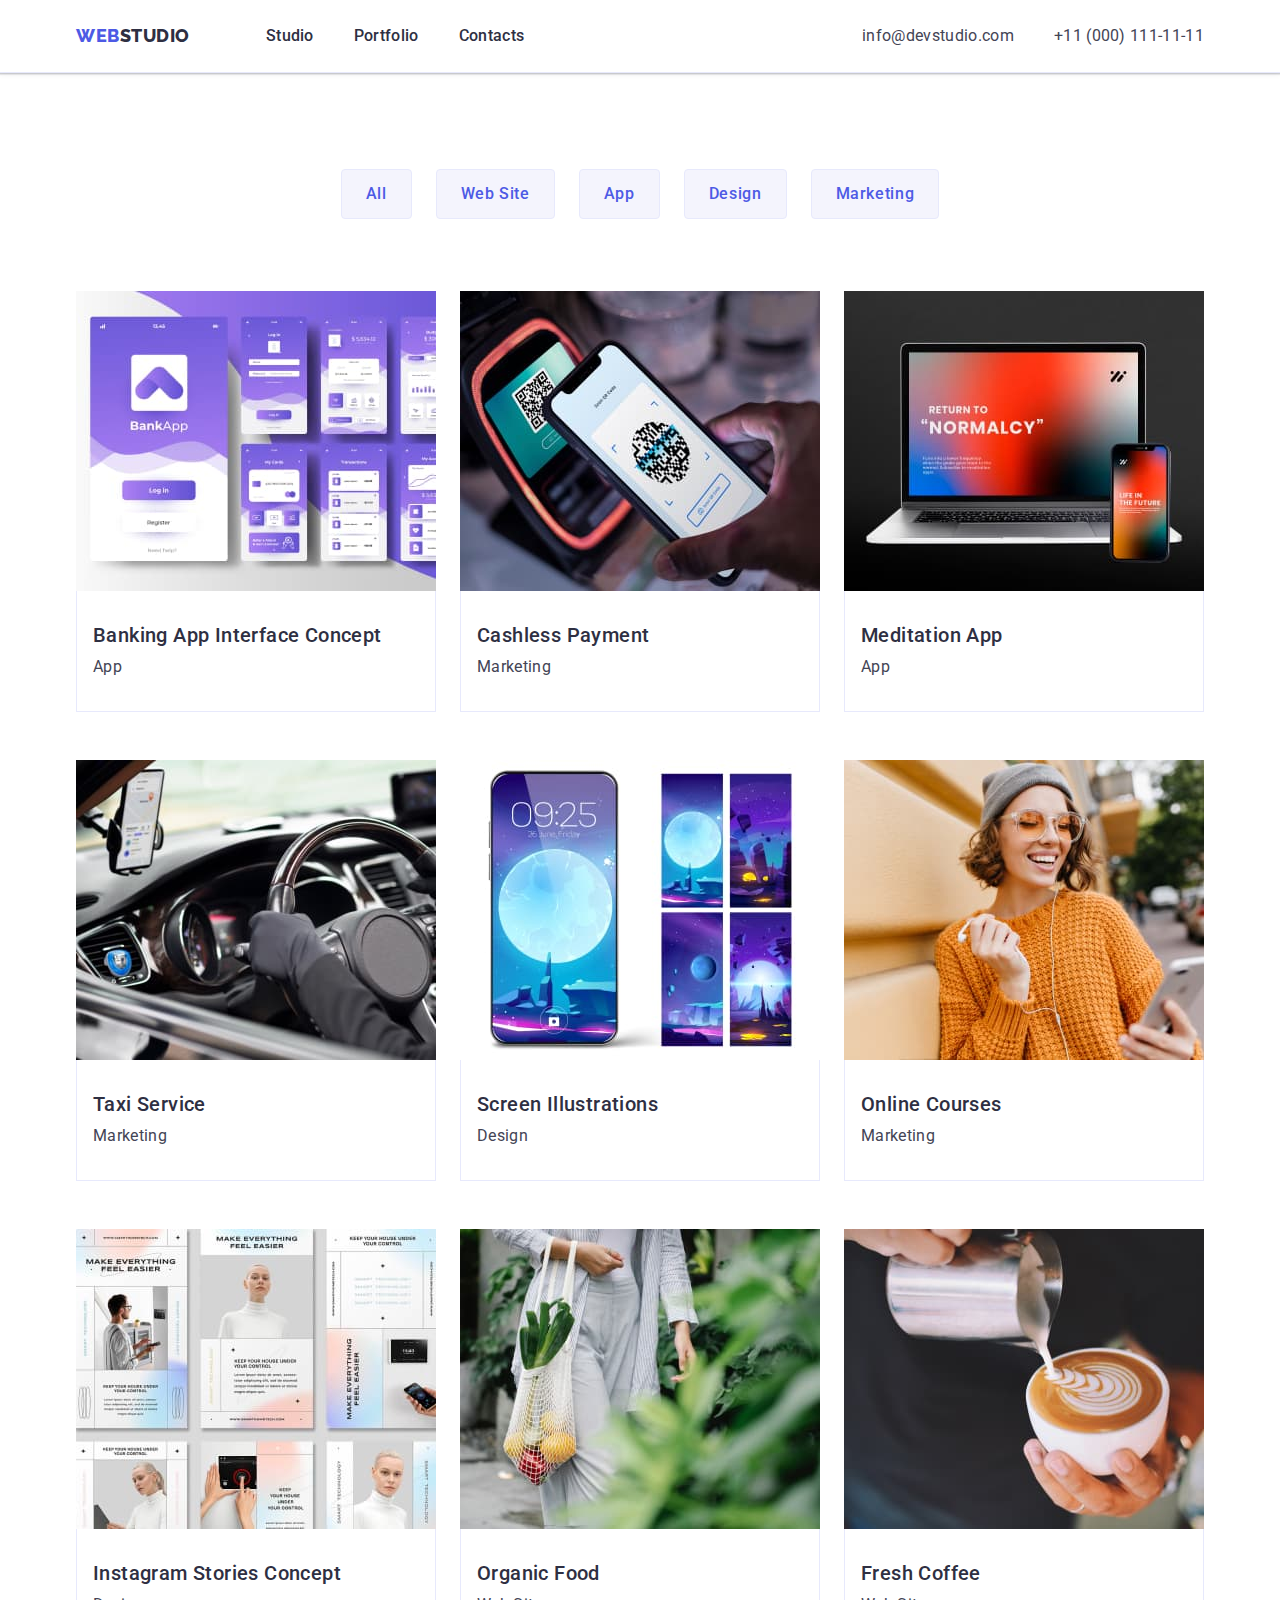
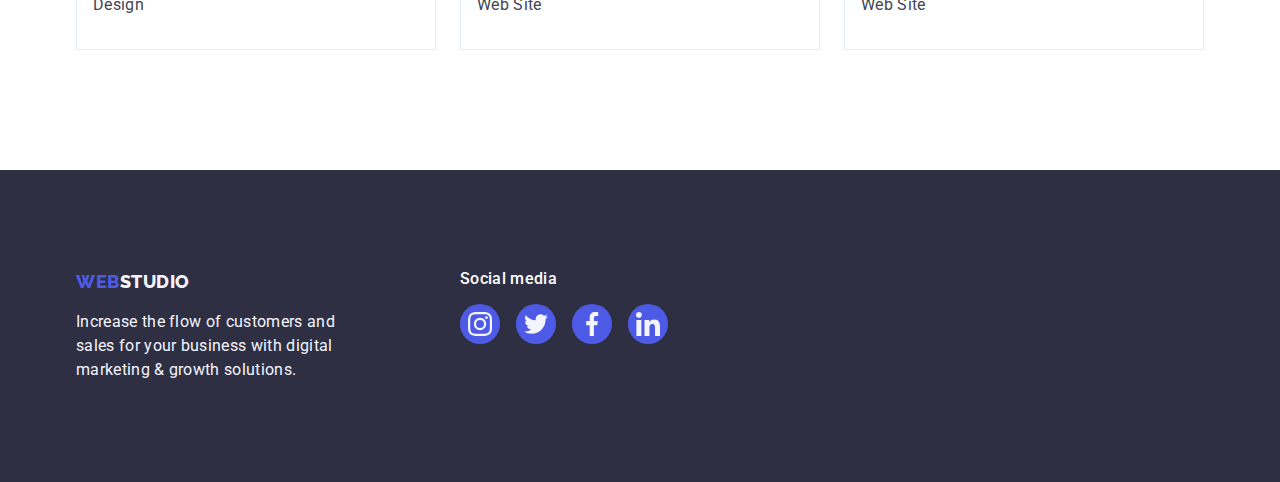
==== portfolio.html @ 14c3ff20 "Initial commit" ====
<!DOCTYPE html>
<html lang="en">
    <head>
        <meta charset="UTF-8">
        <meta http-equiv="X-UA-Compatible" content="IE=edge">
        <meta name="viewport" content="width=device-width, initial-scale=1.0">
        <title>Студія GOIT-MARKUP-HW-03</title>
        <link rel="preconnect" href="https://fonts.googleapis.com">
        <link rel="preconnect" href="https://fonts.gstatic.com" crossorigin>
        <link href="https://fonts.googleapis.com/css2?family=Raleway:wght@800&family=Roboto:wght@400;500;700&display=swap" rel="stylesheet">
        <link rel="stylesheet" href="https://cdnjs.cloudflare.com/ajax/libs/modern-normalize/1.1.0/modern-normalize.min.css"/>
        <link rel="stylesheet" href="./css/styles.css">
    </head>
<body>
    <header class="header">
        <div class="container container-header">
        <nav class="header-nav">
            <a class="header-logo link" href="./index.html">Web<span class="ingredient">Studio</span></a>
            <ul class="header-list list">
                <li class="header-item"> <a class="header-link link" href="./index.html">Studio</a></li>
                <li class="header-item"> <a class="header-link link" href="./portfolio.html">Portfolio</a></li>
                <li class="header-item"> <a class="header-link link" href="">Contacts</a></li>
            </ul>
        </nav>
            <address class="header-address">
            <ul class="header-addr-list list">
                <li class="header-item-address"><a class="contact-link link" href="mailto:info@devstudio.com">info@devstudio.com</a></li>
                <li class="header-item-address"><a class="contact-link link tel" href="tel:+110001111111">+11 (000) 111-11-11</a></li>
               </ul>
            </address>
      </div>
    </header>
 <main>
   <section class="service list">
      <div class="container service-container">
          <h1 class="service-title visually-hidden">Portfolio</h1>
          <ul class="list btn-list">
                <li> <button type="button" class="btnportfolio">All</button></li>
                <li> <button type="button" class="btnportfolio">Web Site</button></li>
                <li> <button type="button" class="btnportfolio">App</button></li>
                <li> <button type="button" class="btnportfolio">Design</button></li>
                <li> <button type="button" class="btnportfolio">Marketing</button></li>
          </ul>
          <ul class="service-list list">
                <li class="service-item">
                    <a class="service-item-link link" href=""><img src="./images/bankapp.jpg" alt="web-banking" height="300" width="360">
                       <div class="service-item-div">
                           <h2 class="service-title">Banking App Interface Concept</h2>
                           <p class="service-text">App</p>
                       </div>
                    </a>
                </li>
                <li class="service-item">
                    <a class="service-item-link link" href=""><img src="./images/cashpay.jpg" alt="cashless payment" height="300" width="360">
                    <div class="service-item-div">
                        <h2 class="service-title">Cashless Payment</h2>
                        <p class="service-text">Marketing</p>
                    </div>
                    </a>
                </li>
                <li class="service-item"><a class="service-item-link link" href=""><img src="./images/meditapp.jpg" alt="Photo Meditation" height="300" width="360">
                   <div class="service-item-div">
                        <h2 class="service-title">Meditation App</h2>
                        <p class="service-text">App</p>
                    </div>
                   </a>
                </li>
                <li class="service-item">
                    <a class="service-item-link link" href=""><img src="./images/taxiserv.jpg" alt="Photo in taxi" height="300" width="360">
                   <div class="service-item-div">
                        <h2 class="service-title">Taxi Service</h2>
                        <p class="service-text">Marketing</p>
                   </div>
                   </a>
                </li>
                <li class="service-item">
                    <a class="service-item-link link" href=""><img src="./images/screenillustr.jpg" alt="Photo phone" height="300" width="360">
                   <div class="service-item-div">
                    <h2 class="service-title">Screen Illustrations</h2>
                    <p class="service-text">Design</p>
                    </div>
                    </a>
                </li>
                <li class="service-item">
                    <a class="service-item-link link" href=""><img src="./images/onlinecurs.jpg" alt="Photo girl" height="300" width="360">
                   <div class="service-item-div">
                    <h2 class="service-title">Online Courses</h2>
                    <p class="service-text">Marketing</p>
                    </div>
                    </a>
                </li>
                <li class="service-item">
                    <a class="service-item-link link" href=""><img src="./images/inststorconcept.jpg" alt="Rhoto from instagram" height="300" width="360">
                   <div class="service-item-div">
                    <h2 class="service-title">Instagram Stories Concept</h2>
                    <p class="service-text">Design</p>
                    </div>
                    </a>
                </li>
                <li class="service-item">
                    <a class="service-item-link link" href=""><img src="./images/organicfood.jpg" alt="Organic food" height="300" width="360">
                   <div class="service-item-div">
                    <h2 class="service-title">Organic Food</h2>
                    <p class="service-text">Web Site</p>
                    </div>
                    </a>
                </li>
                <li class="service-item">
                    <a class="service-item-link link" href=""><img src="./images/freshcoffee.jpg" alt="Coffee" height="300" width="360">                    
                   <div class="service-item-div">
                    <h2 class="service-title">Fresh Coffee</h2>
                    <p class="service-text">Web Site</p>
                    </div>
                    </a>
                </li>
                </ul>
      </div >
    </section>
   </main>
   <footer class="footer">
    <div class="container container-footer">
        <div class="footer-logo-div">
            <a class="footer-logo link" href="./index.html">Web<span class="ingred">Studio</span></a>
            <p class="footer-text">Increase the flow of customers and sales for your business with digital marketing & growth solutions.</p>
        </div>
        <div class="footer-soc">
                <p class="footer-soc-title"> Social media </p>
                <ul class="footer-soc-list list">
                    <li class="footer-soc-item">
                        <a href="" class="footer-soc-link link">
                            <svg width="24" height="24" class="footer-soc-icon">
                                <use href="./images/socicon.svg#icon-instagram"></use>
                            </svg>
                        </a>
                    </li>
                    <li class="footer-soc-item">
                        <a href="" class="footer-soc-link link">
                            <svg width="24" height="24" class="footer-soc-icon">
                                <use href="./images/socicon.svg#icon-twitter"></use>
                            </svg>
                        </a>
                    </li>
                    <li class="footer-soc-item">
                        <a href="" class="footer-soc-link link">
                            <svg width="24" height="24" class="footer-soc-icon">
                                <use href="./images/socicon.svg#icon-facebook"></use>
                            </svg>
                        </a>
                    </li>
                    <li class="footer-soc-item">
                        <a href="" class="footer-soc-link link">
                            <svg width="24" height="24" class="footer-soc-icon">
                                <use href="./images/socicon.svg#icon-linkedin"></use>
                            </svg>
                        </a>
                    </li>
                </ul>
        </div>
    </div>    
</footer>
</body>
</html>
---- css/styles.css ----
:root {
	--color-iris: #4d5ae5;
	--color-ocean: #404BBF;
	--color-navy-blue: #2e2f42;
	--color-green: #31d0aa;
	--color-slate: #434455;
	--color-light-slate: #8e8f99;
	--color-cornflower: #e7e9fc;
	--color-cloud: #f4f4fd;
	--color-navy-blue-modal: #2e2f42;
	--color-grey: #2e2f42;
	--color-white: #ffffff;
}
h1,h2,h3,h4,h5,h6,p,section {
 margin: 0;
}
ul {
 margin: 0;
 padding-left: 0;
}
button{
  cursor: pointer;
}
address{
 font-style: normal;
}
body {
 font-family: 'Roboto', sans-serif;
 color: var(--color-slate);
 background-color: var(--color-white);
}
img{
 display:block;
}
.link{
 text-decoration: none;
}
.list{
 list-style: none;
}
.container {
 width: 1158px;
 padding-left: 15px;
 padding-right: 15px;
 margin: 0 auto;
}
section{
}
/**---------HEADER-----*/
.header {
 background: #FFFFFF;
 border-bottom: 1px solid #E7E9FC;
 box-shadow: 
 0px 2px 1px rgba(46, 47, 66, 0.08), 
 0px 1px 1px rgba(46, 47, 66, 0.16), 
 0px 1px 6px rgba(46, 47, 66, 0.08)
}
.container-header{
 display: flex;
}
.header-nav{
 display: flex;
 align-items: center;
}
.header-logo {
 font-family: 'Raleway', sans-serif;
 font-weight: 800;
 font-size: 18px;
 line-height: 1.17;
 align-items: center;
 letter-spacing: 0.03em;
 text-transform: uppercase;
 color: var(--color-iris);
 margin-right: 76px;
 }
span.ingredient{
 font-family: 'Raleway';
 font-weight: 800;
 font-size: 18px;
 line-height: 1.33;
 color: var(--color-grey);
}
.header-list{
 display: flex;
 gap: 40px
 ;
}
.header-link {
 font-weight: 500;
 font-size: 16px;
 line-height: 1.5;
 letter-spacing: 0.02em;
 color: var(--color-grey); 
 display: block;
  padding-top: 24px;
  padding-bottom: 24px;
}
.header-link:hover{
 color: var(--color-ocean);
 
}
.header-link:focus{
 color: var(--color-ocean);
}
.header-address{
  margin-left: auto;
}
.header-addr-list{
 display: flex;
 gap: 40px;

}
.contact-link{
 font-style: normal;
 font-size: 16px;
 line-height: 1.5;
 letter-spacing: 0.02em;
 color: var(--color-slate);
 padding-top: 24px;
 padding-bottom: 24px;
 display: block;
}
.contact-link:hover{
 color: var(--color-ocean);
}
.contact-link:focus{
 color: var(--color-ocean);
}
  /**--------Section1------*/
.section-one {
    background-color: var(--color-grey);
    background-image: linear-gradient(
      rgba(46, 47, 66, 0.7),
      rgba(46, 47, 66, 0.7)
      ),
      url(../images/people-office\ 1.jpg);
    
    background-repeat: no-repeat;
    background-position: center;
    background-size: cover;
    padding-top: 188px;
    padding-bottom: 188px; 
    max-width: 1440px;
    margin: 0 auto;
}
  .container-sectone {  
  }
  .section-one-title {
    font-size: 56px;
    line-height: 1.07;
    text-align: center;
    letter-spacing: 0.02em;
    color: var(--color-white);
    max-width: 496px;
    margin-top: 0;
    margin-bottom: 48px;
    margin-left: auto;
    margin-right: auto;
}
  .btn {
    font-family: "Roboto", sans-serif; 
    font-weight: 500;
    font-size: 16px;
    line-height: 1.5;
    letter-spacing: 0.04em;
    color: var(--color-white);
    background: var(--color-iris);
    box-shadow: 0px 4px 4px rgba(0, 0, 0, 0.15);
    border-radius: 4px;
    cursor: pointer;
    display:block;
    margin: 0 auto;
    min-width: 169px;
    height: 56px;
    border-color: transparent;
}
  .btn:hover{
  color: var(--color-white);
  background-color: var(--color-ocean);
  }
  .btn:focus{
  color: var(--color-white);
  background-color: var(--color-ocean);
  }
  /**--------Section2 About-------*/
  .about {
    padding-top: 120px;
    padding-bottom: 120px;
  }
  .about-container{
   }
  .about-title {
    font-weight: 500;
    font-size: 20px;
    line-height: 1.2;
    letter-spacing: 0.02em;
    color: var(--color-grey);
  }
  .about-list {
    display: flex;
    gap: 24px;
  }
  .about-item {
  }
  .about-container-item{
    height: 112px;
    display: flex;
    align-items: center;
    justify-content: center;
    background-color: #F4F4FD;
    margin-bottom: 8px;
    border-radius: 4px;
  }
  .about-icon{

  }
  .about-item-title{
    font-weight: 500;
    font-size: 20px;
    line-height: 1.2;
    letter-spacing: 0.02em;
    color: var(--color-grey);
    margin-bottom: 8px;
  }
  .about-text {
    font-size: 16px;
    line-height: 1.5;
    letter-spacing: 0.02em;
    color: var(--color-slate);
    max-width: 264px;
  }
  /**--------Section3 What-------*/
  .what {
    padding-bottom: 120px;
  }
  .what-container{
  }
  .what-title {
    font-size: 36px;
    line-height: 1.11;
    text-align: center;
    letter-spacing: 0.02em;
    text-transform: capitalize;
    color: var(--color-grey);
    margin-bottom: 72px;
  }
  .what-list {
    display: flex;
    gap: 24px;
  }
  .what-item {
    width: calc((100% - 30px)/3);
  }
  /*-----section 4 our team ------*/
  .ourteam {
    background-color: var(--color-cloud);
    padding-top: 120px;
    padding-bottom: 120px;
  }
  .ourteam-container{
}
.ourteam-title {
  font-size: 36px;
  line-height: 1.11;
  text-align: center;
  letter-spacing: 0.02em;
  text-transform: capitalize;
  color: var(--color-grey);
  margin-bottom: 72px;
}
.ourteam-list {
  display: flex;
  gap: 24px;
}
.ourteam-item {
  background-color: var(--color-white);
  width: calc((100% - 30px)/4);
  border-radius: 0px 0px 4px 4px;
  box-shadow: 
  0px 1px 6px rgba(46, 47, 66, 0.08), 
  0px 1px 1px rgba(46, 47, 66, 0.16), 
  0px 2px 1px rgba(46, 47, 66, 0.08);
}
.ourteam-item-title {
  font-weight: 500;
  font-size: 20px;
  line-height: 1.2;
  letter-spacing: 0.02em;
  color: var(--color-grey);
  text-align: center;
  margin-bottom: 8px;
}
.ourteam-text {
  font-size: 16px;
  line-height: 1.5;
  letter-spacing: 0.02em;
  color: var(--color-slate);
  text-align: center;
  margin-bottom: 8px;
}
.ourteam-wrap {
  padding: 32px 0;

}
.ourteam-soc-list {
  display: flex;
  justify-content: center;
  gap: 24px;
}
.ourteam-soc-item {
  width: 40px;
  height: 40px;
}
.ourteam-soc-link{
  width: 100%;
  height: 100%;
  display: flex;
  align-items: center;
  justify-content: center;
  border-radius: 50%;
  background-color: #4D5AE5;
}
.ourteam-soc-link:hover{
  background-color: #404BBF;;
}
.ourteam-soc-link:hover .ourteam-soc-item{
  fill: green;
}
.ourteam-soc-link:focus{
  background-color: #404BBF;;
}
.ourteam-soc-link:focus .ourteam-soc-item{
  fill: green;
}
/*---Customers-----**/
.customers {
  padding-top: 120px;
  padding-bottom: 120px;
}
.customers-container {
}
.customers-title {
  font-size: 36px;
  line-height: 1.11;
  text-align: center;
  letter-spacing: 0.02em;
  text-transform: capitalize;
  color: var(--color-grey);
  margin-bottom: 72px;
}
.customers-list {
  display: flex;
  gap: 24px;
}
.customers-item {
 height: 88px;
 width: calc((100% - 30px)/6);
 }
.customers-item-link {
  display: flex;
  width: 100%;
  height: 100%;
  border: 1px solid #8E8F99;
  border-radius: 4px;
  justify-content: center;
  align-items: center;

  fill: #8E8F99;
}
/*--.customers-item:hover {
  border: 1px solid #404BBF;
  fill: #404BBF;
 }
.customers-item:focus {
  border: 1px solid #404BBF;
  fill: #404BBF;
}--*/
.customers-item-link:hover {
  border: 1px solid #404BBF;
  fill: #404BBF;
}
.customers-item-link:focus {
  border: 1px solid #404BBF;
  fill: #404BBF;
}
/*-----footer ------*/
.footer {
  background-color: var(--color-grey);
  padding-top: 100px;
  padding-bottom: 100px;
}
.container-footer{
  display: flex;
  gap: 120px;
}
.footer-logo {
  font-family: 'Raleway', sans-serif;
  font-weight: 800;
  font-size: 18px;
  line-height: 1.17;
  letter-spacing: 0.03em;
  text-transform: uppercase;
  color: var(--color-iris);
  }

span.ingred {
font-family: 'Raleway';
font-weight: 800;
font-size: 18px;
line-height: 1.33;
color: var(--color-cloud);
}
.footer-text {
  font-size: 16px;
  line-height: 1.5;
  letter-spacing: 0.02em;
  color:  var(--color-cloud);
  width: 264px;
  height: 72px;
  left: 156px;
  margin-top: 16px;
}
.footer-soc{
  
  }
.footer-soc-title{
font-family: 'Roboto';
font-style: normal;
font-weight: 500;
font-size: 16px;
line-height: 1,5px;
/* identical to box height, or 150% */
letter-spacing: 0.02em;
color: #FFFFFF;
margin-bottom: 16px;
}
.footer-soc {

}
.footer-text {
}
.footer-soc-list {
  display: flex;
  justify-content: center;
  gap: 16px;
}
.footer-soc-item {
  width: 40px;
  height: 40px;
}

.footer-soc-link {
  width: 100%;
  height: 100%;
  display: flex;
  align-items: center;
  justify-content: center;
  border-radius: 50%;
  background-color: #4D5AE5;
}
.footer-soc-link:hover{
  background-color: #31D0AA;
}
.footer-soc-link:hover .footer-soc-item{
  fill: green;
}
.footer-soc-link:focus{
  background-color: #31D0AA;
}
.footer-soc-link:focus .footer-soc-item{
  fill: green;
}
.footer-soc-icon {
}
/*!------Portfolio------*/
.service {
  padding-top: 96px;
  padding-bottom: 120px;
}
.buttons {
}
.buttons-title {
}
.btn-list{
  display: flex;
  justify-content: center;
  gap: 24px;
  align-items: center;
  margin-bottom: 72px;
 }
.btnportfolio {
font-family: 'Roboto', sans-serif;
font-weight: 500;
font-size: 16px;
line-height: 1.5;
letter-spacing: 0.04em;
color: var(--color-iris);
cursor: pointer;
background-color: var(--color-cloud);
border-radius: 4px;
padding: 12px 24px;
border: 1px solid #E7E9FC;
border-radius: 4px;
}
.btnportfolio:hover, .btnportfolio:focus {
/*--font-family: 'Roboto';  --*/
background: var(--color-ocean);
border-color: transparent;
color: var(--color-white);
box-shadow: 0px 4px 4px rgba(0, 0, 0, 0.15);
}
.service-title {
font-weight: 500;
font-size: 20px;
line-height: 1.2;
letter-spacing: 0.02em;
color: var(--color-grey);
margin-bottom: 8px;
}
.visually-hidden {
  position: absolute;
    white-space: nowrap;
    width: 1px;
    height: 1px;
    overflow: hidden;
    border: 0;
    padding: 0;
    clip: rect(0 0 0 0);
    clip-path: inset(50%);
    margin: -1px;
}
.service-list {
  gap: 48px 24px;
  display: flex;
  flex-wrap: wrap;
}
.service-item:{
}
.service-item:hover {
}
.service-item-link {
  display: block;
}
.service-item-link:hover {
box-shadow: 0px 1px 6px rgba(46, 47, 66, 0.08), 0px 1px 1px rgba(46, 47, 66, 0.16), 0px 2px 1px rgba(46, 47, 66, 0.08);
}
.service-item-link:focus {
box-shadow: 0px 1px 6px rgba(46, 47, 66, 0.08), 0px 1px 1px rgba(46, 47, 66, 0.16), 0px 2px 1px rgba(46, 47, 66, 0.08);
}
.service-text {
font-size: 16px;
line-height: 1.5;
letter-spacing: 0.02em;
color: var(--color-slate);
}
.service-item-div{
  border-left: 1px solid #E7E9FC;
  border-right: 1px solid #E7E9FC;
  border-bottom: 1px solid #E7E9FC;
  padding-top: 32px;
  padding-bottom: 32px;
  padding-left: 16px;
}
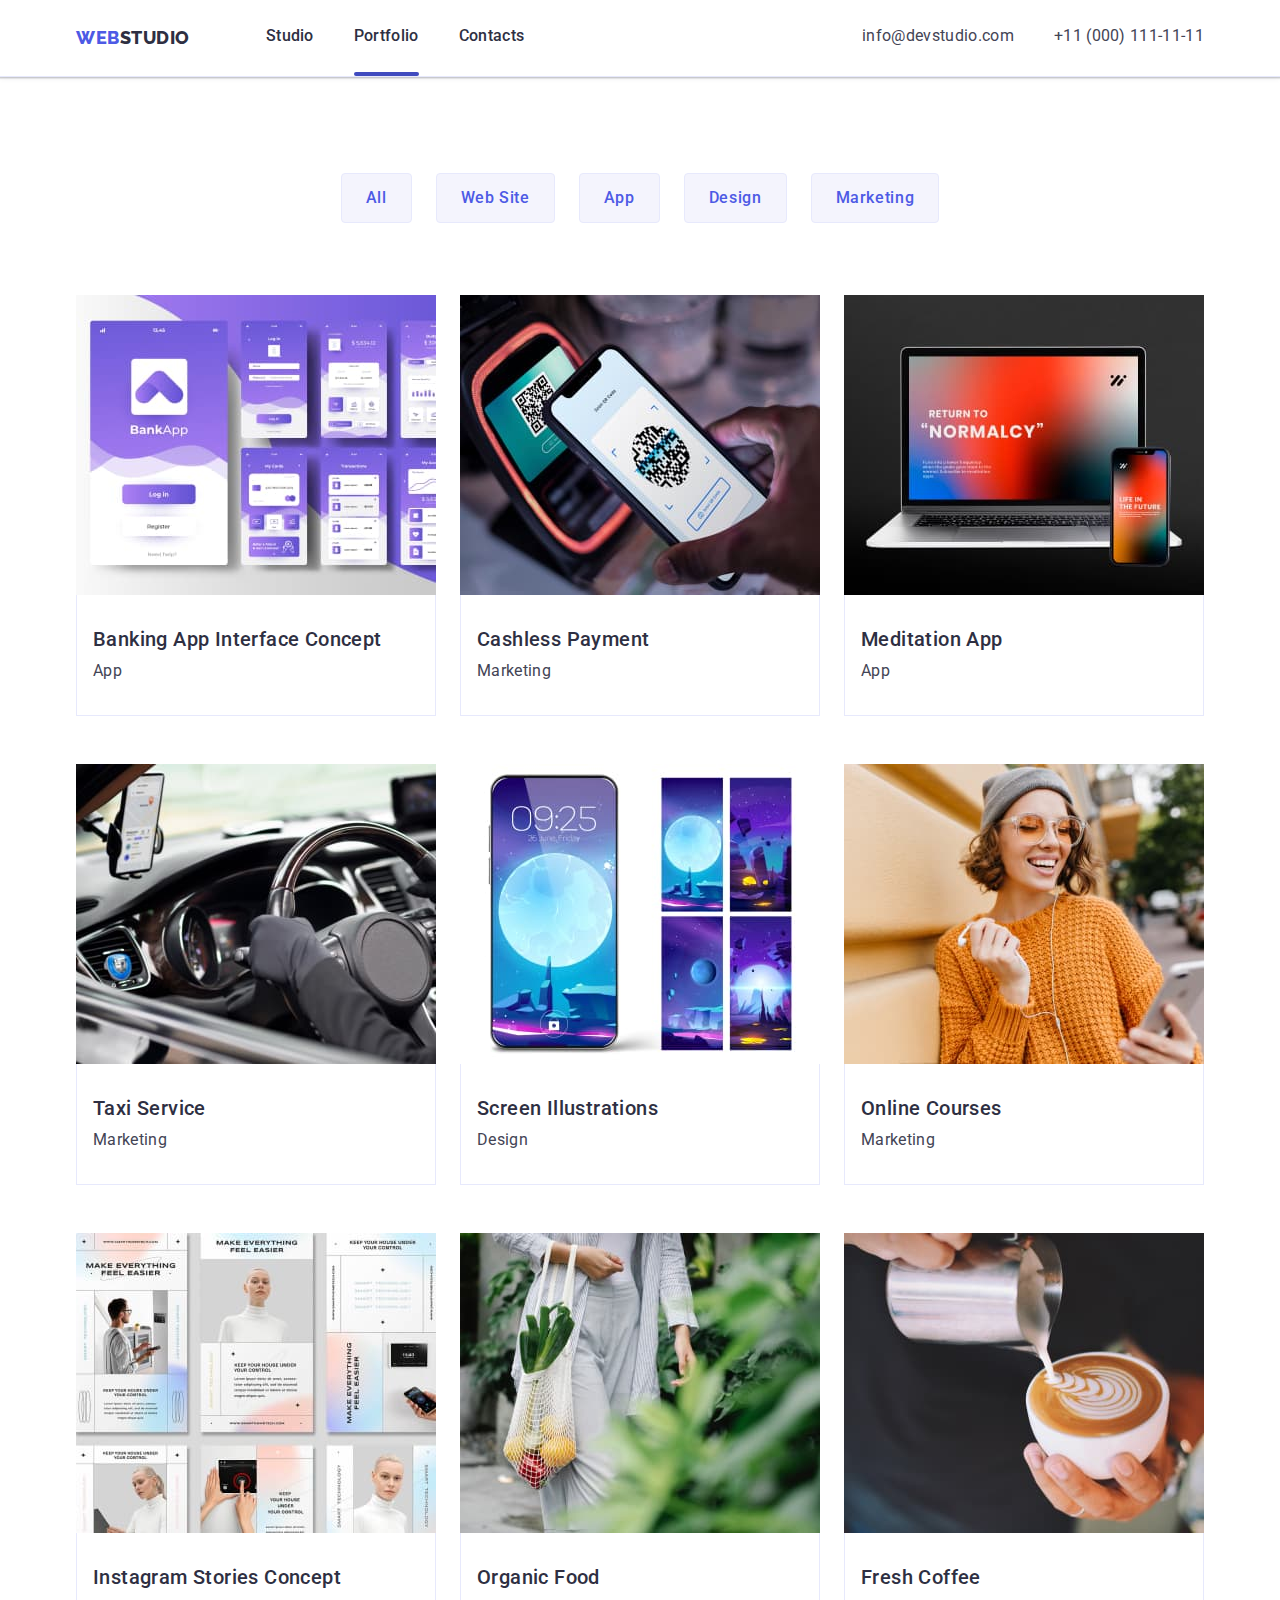
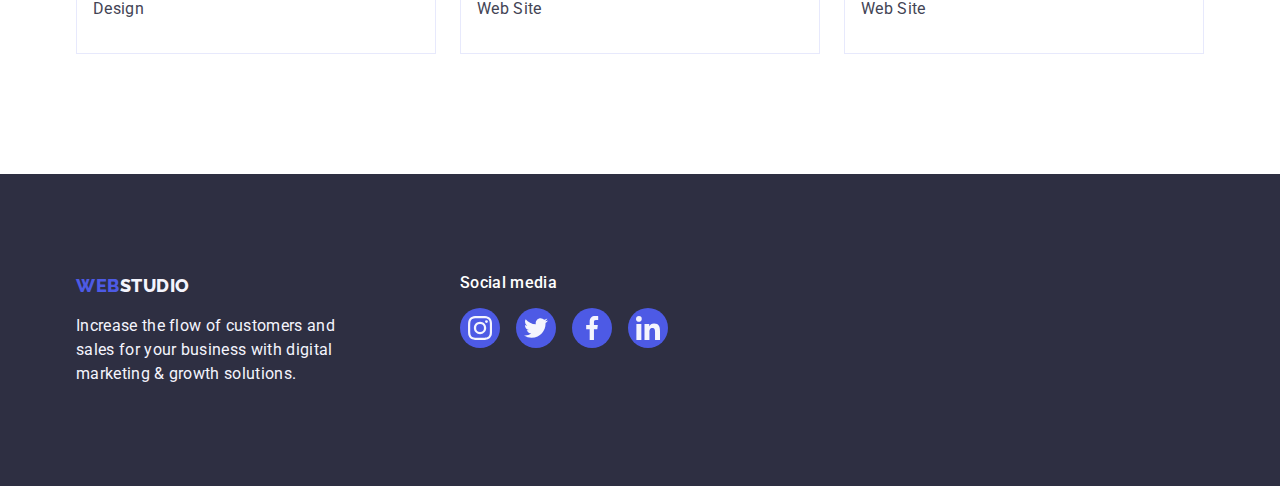
==== commit a2e06cec: "07041630" ====
--- a/portfolio.html
+++ b/portfolio.html
@@ -18,7 +18,7 @@
             <a class="header-logo link" href="./index.html">Web<span class="ingredient">Studio</span></a>
             <ul class="header-list list">
                 <li class="header-item"> <a class="header-link link" href="./index.html">Studio</a></li>
-                <li class="header-item"> <a class="header-link link" href="./portfolio.html">Portfolio</a></li>
+                <li class="header-item line"> <a class="header-link link" href="./portfolio.html">Portfolio</a></li>
                 <li class="header-item"> <a class="header-link link" href="">Contacts</a></li>
             </ul>
         </nav>
--- a/css/styles.css
+++ b/css/styles.css
@@ -10,6 +10,7 @@
 	--color-navy-blue-modal: #2e2f42;
 	--color-grey: #2e2f42;
 	--color-white: #ffffff;
+  --transat-act: 250ms cubic-bezier(0.4, 0, 0.2, 1);
 }
 h1,h2,h3,h4,h5,h6,p,section {
  margin: 0;
@@ -85,6 +86,17 @@
  gap: 40px
  ;
 }
+.header-item{
+
+}
+.line::after {
+  content: "";
+  width: 100%;
+  height: 4px;
+  display: block;
+  background-color: var(--color-ocean);
+  border-radius: 2px;
+ }
 .header-link {
  font-weight: 500;
  font-size: 16px;
@@ -92,14 +104,11 @@
  letter-spacing: 0.02em;
  color: var(--color-grey); 
  display: block;
-  padding-top: 24px;
-  padding-bottom: 24px;
-}
-.header-link:hover{
- color: var(--color-ocean);
- 
-}
-.header-link:focus{
+padding-top: 24px;
+padding-bottom: 24px;
+transition: background-color var(--transat-act), border-color var(--transat-act), color var(--transat-act), box-shadow var(--transat-act);
+}
+.header-link:hover, .header-link:focus{
  color: var(--color-ocean);
 }
 .header-address{
@@ -119,13 +128,12 @@
  padding-top: 24px;
  padding-bottom: 24px;
  display: block;
-}
-.contact-link:hover{
+ transition: background-color var(--transat-act), border-color var(--transat-act), color var(--transat-act), box-shadow var(--transat-act);
+}
+.contact-link:hover, .contact-link:focus{
  color: var(--color-ocean);
 }
-.contact-link:focus{
- color: var(--color-ocean);
-}
+
   /**--------Section1------*/
 .section-one {
     background-color: var(--color-grey);
@@ -173,12 +181,9 @@
     min-width: 169px;
     height: 56px;
     border-color: transparent;
-}
-  .btn:hover{
-  color: var(--color-white);
-  background-color: var(--color-ocean);
-  }
-  .btn:focus{
+    transition: background-color var(--transat-act), border-color var(--transat-act), color var(--transat-act), box-shadow var(--transat-act);
+}
+  .btn:hover, .btn:focus{
   color: var(--color-white);
   background-color: var(--color-ocean);
   }
@@ -319,19 +324,12 @@
   justify-content: center;
   border-radius: 50%;
   background-color: #4D5AE5;
-}
-.ourteam-soc-link:hover{
+  transition: background-color var(--transat-act), border-color var(--transat-act), color var(--transat-act), box-shadow var(--transat-act);
+}
+.ourteam-soc-link:hover, .ourteam-soc-link:focus{
   background-color: #404BBF;;
 }
-.ourteam-soc-link:hover .ourteam-soc-item{
-  fill: green;
-}
-.ourteam-soc-link:focus{
-  background-color: #404BBF;;
-}
-.ourteam-soc-link:focus .ourteam-soc-item{
-  fill: green;
-}
+
 /*---Customers-----**/
 .customers {
   padding-top: 120px;
@@ -364,22 +362,11 @@
   border-radius: 4px;
   justify-content: center;
   align-items: center;
-
   fill: #8E8F99;
-}
-/*--.customers-item:hover {
-  border: 1px solid #404BBF;
-  fill: #404BBF;
- }
-.customers-item:focus {
-  border: 1px solid #404BBF;
-  fill: #404BBF;
-}--*/
-.customers-item-link:hover {
-  border: 1px solid #404BBF;
-  fill: #404BBF;
-}
-.customers-item-link:focus {
+  transition: background-color var(--transat-act), border-color var(--transat-act), color var(--transat-act), box-shadow var(--transat-act);
+}
+
+.customers-item-link:hover, .customers-item-link:focus {
   border: 1px solid #404BBF;
   fill: #404BBF;
 }
@@ -457,18 +444,10 @@
   justify-content: center;
   border-radius: 50%;
   background-color: #4D5AE5;
-}
-.footer-soc-link:hover{
+  transition: background-color var(--transat-act), border-color var(--transat-act), color var(--transat-act), box-shadow var(--transat-act);
+}
+.footer-soc-link:hover, .footer-soc-link:focus{
   background-color: #31D0AA;
-}
-.footer-soc-link:hover .footer-soc-item{
-  fill: green;
-}
-.footer-soc-link:focus{
-  background-color: #31D0AA;
-}
-.footer-soc-link:focus .footer-soc-item{
-  fill: green;
 }
 .footer-soc-icon {
 }
@@ -501,9 +480,9 @@
 padding: 12px 24px;
 border: 1px solid #E7E9FC;
 border-radius: 4px;
+transition: background-color var(--transat-act), border-color var(--transat-act), color var(--transat-act), box-shadow var(--transat-act);
 }
 .btnportfolio:hover, .btnportfolio:focus {
-/*--font-family: 'Roboto';  --*/
 background: var(--color-ocean);
 border-color: transparent;
 color: var(--color-white);
@@ -536,15 +515,11 @@
 }
 .service-item:{
 }
-.service-item:hover {
-}
 .service-item-link {
   display: block;
-}
-.service-item-link:hover {
-box-shadow: 0px 1px 6px rgba(46, 47, 66, 0.08), 0px 1px 1px rgba(46, 47, 66, 0.16), 0px 2px 1px rgba(46, 47, 66, 0.08);
-}
-.service-item-link:focus {
+  transition: background-color var(--transat-act), border-color var(--transat-act), color var(--transat-act), box-shadow var(--transat-act);
+}
+.service-item-link:hover, .service-item-link:focus {
 box-shadow: 0px 1px 6px rgba(46, 47, 66, 0.08), 0px 1px 1px rgba(46, 47, 66, 0.16), 0px 2px 1px rgba(46, 47, 66, 0.08);
 }
 .service-text {
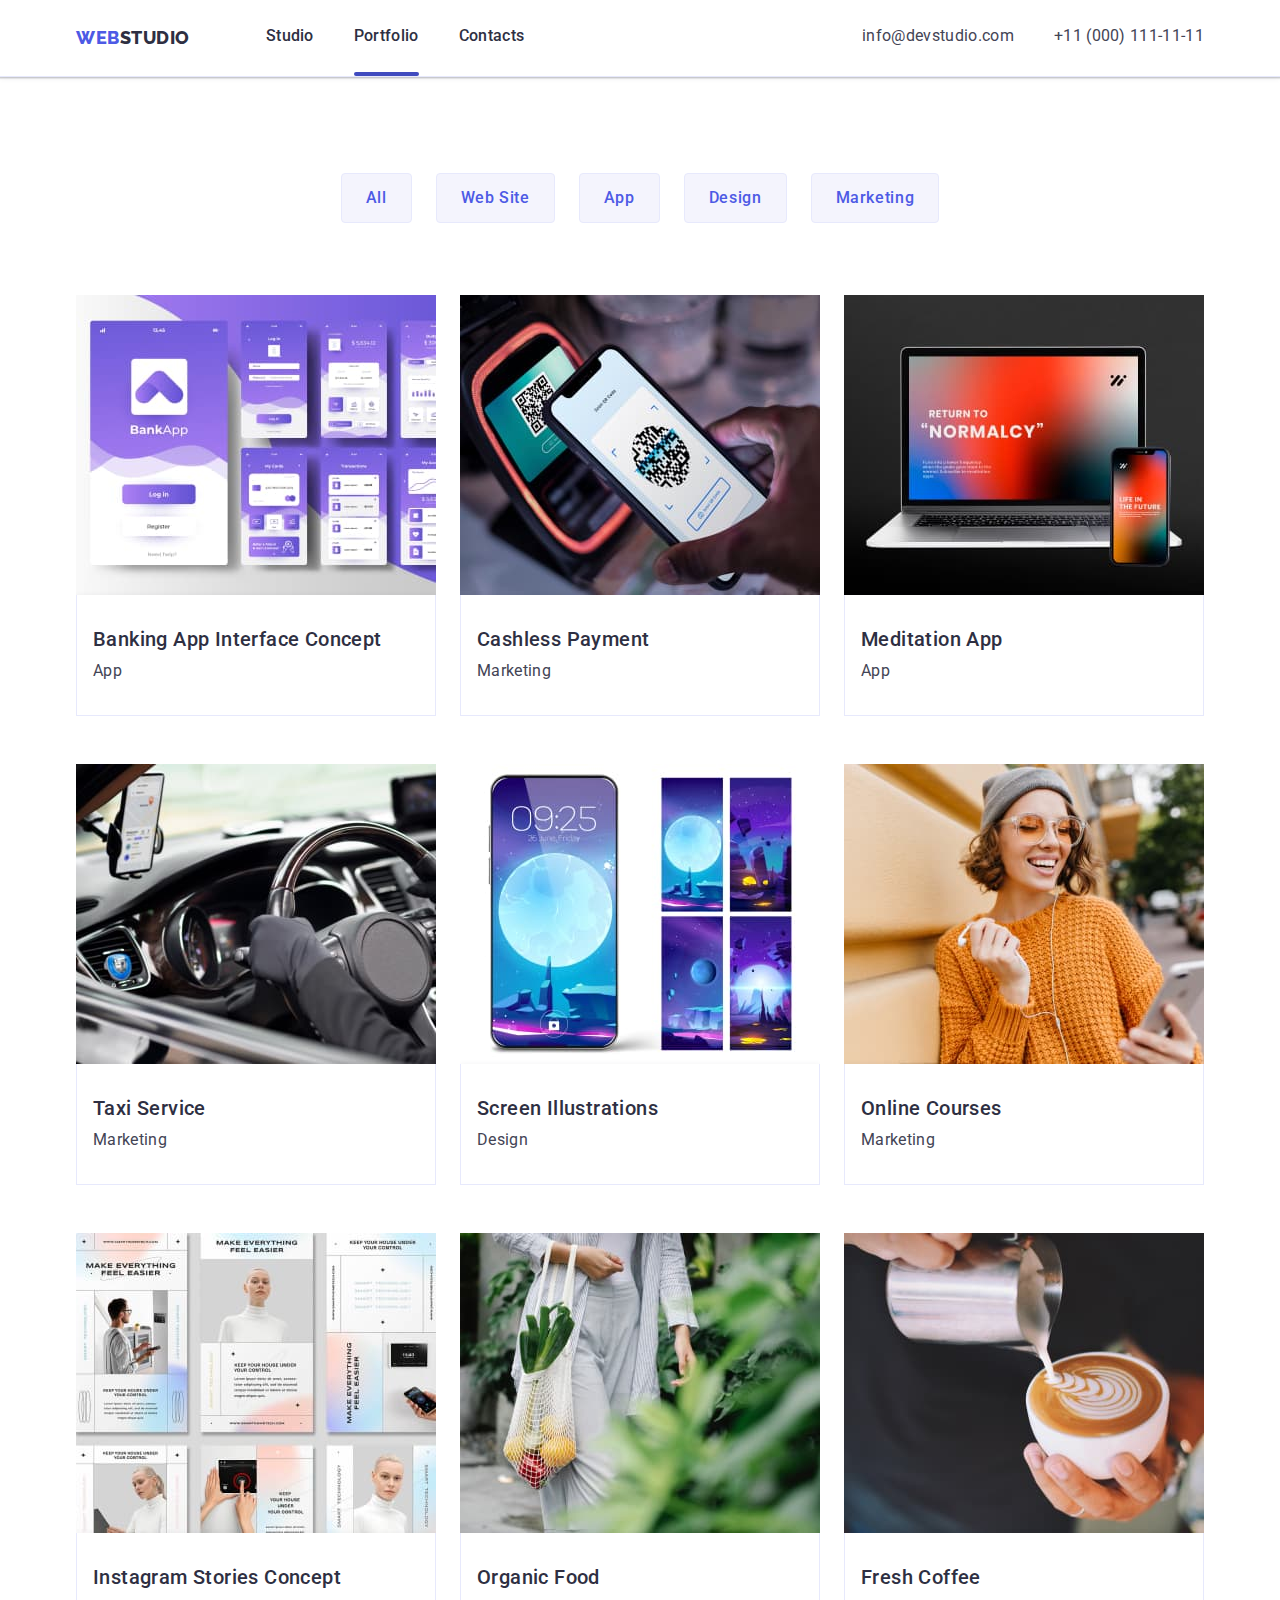
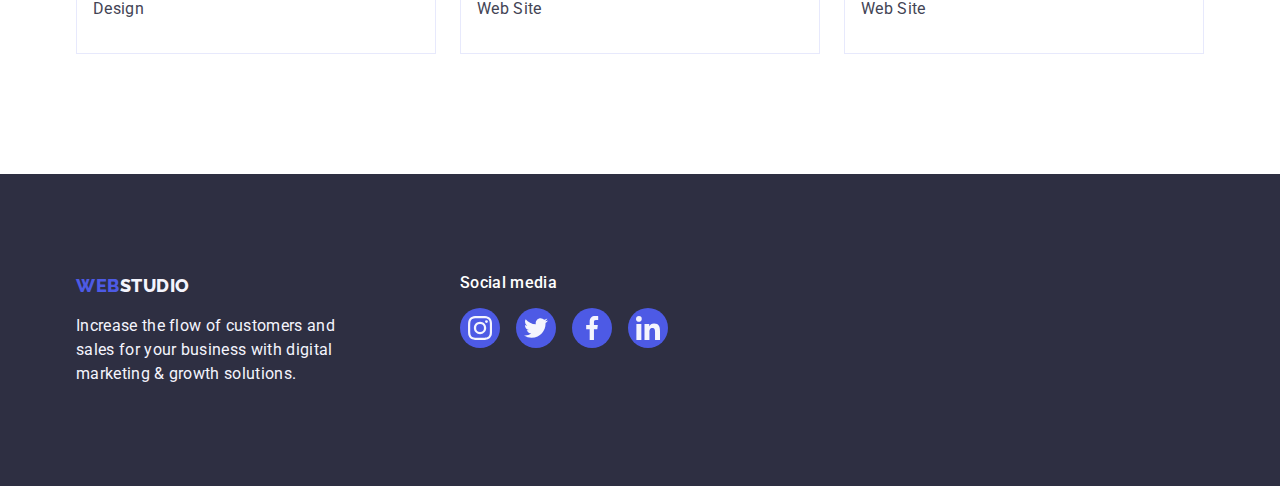
==== commit 8c9ea93c: "07041718" ====
--- a/portfolio.html
+++ b/portfolio.html
@@ -43,22 +43,41 @@
           </ul>
           <ul class="service-list list">
                 <li class="service-item">
-                    <a class="service-item-link link" href=""><img src="./images/bankapp.jpg" alt="web-banking" height="300" width="360">
+                    <a class="service-item-link link" href="">
+                        <div class="service-item-box">
+                            <img src="./images/bankapp.jpg" alt="web-banking" height="300" width="360">
+                                <div class="overlay">
+                                    <p>14 Stylish and User-Friendly App Design Concepts · Task Manager App · Calorie Tracker App · Exotic Fruit Ecommerce App · Cloud Storage App</p>
+                                </div>
+                            </div>
                        <div class="service-item-div">
-                           <h2 class="service-title">Banking App Interface Concept</h2>
-                           <p class="service-text">App</p>
+                        <h2 class="service-title">Banking App Interface Concept</h2>
+                        <p class="service-text">App</p>
                        </div>
                     </a>
                 </li>
                 <li class="service-item">
-                    <a class="service-item-link link" href=""><img src="./images/cashpay.jpg" alt="cashless payment" height="300" width="360">
+                    <a class="service-item-link link" href="">
+                        <div class="service-item-box">
+                            <img src="./images/cashpay.jpg" alt="cashless payment" height="300" width="360">
+                            <div class="overlay">
+                                <p>14 Stylish and User-Friendly App Design Concepts · Task Manager App · Calorie Tracker App · Exotic Fruit Ecommerce App · Cloud Storage App</p>
+                            </div>
+                        </div>
                     <div class="service-item-div">
                         <h2 class="service-title">Cashless Payment</h2>
                         <p class="service-text">Marketing</p>
                     </div>
                     </a>
                 </li>
-                <li class="service-item"><a class="service-item-link link" href=""><img src="./images/meditapp.jpg" alt="Photo Meditation" height="300" width="360">
+                <li class="service-item">
+                    <a class="service-item-link link" href="">
+                        <div class="service-item-box">
+                            <img src="./images/meditapp.jpg" alt="Photo Meditation" height="300" width="360">
+                            <div class="overlay">
+                                <p>14 Stylish and User-Friendly App Design Concepts · Task Manager App · Calorie Tracker App · Exotic Fruit Ecommerce App · Cloud Storage App</p>
+                            </div>
+                        </div>
                    <div class="service-item-div">
                         <h2 class="service-title">Meditation App</h2>
                         <p class="service-text">App</p>
@@ -66,7 +85,13 @@
                    </a>
                 </li>
                 <li class="service-item">
-                    <a class="service-item-link link" href=""><img src="./images/taxiserv.jpg" alt="Photo in taxi" height="300" width="360">
+                    <a class="service-item-link link" href="">
+                        <div class="service-item-box">
+                            <img src="./images/taxiserv.jpg" alt="Photo in taxi" height="300" width="360">
+                            <div class="overlay">
+                                <p>14 Stylish and User-Friendly App Design Concepts · Task Manager App · Calorie Tracker App · Exotic Fruit Ecommerce App · Cloud Storage App</p>
+                            </div>
+                        </div>
                    <div class="service-item-div">
                         <h2 class="service-title">Taxi Service</h2>
                         <p class="service-text">Marketing</p>
@@ -74,7 +99,13 @@
                    </a>
                 </li>
                 <li class="service-item">
-                    <a class="service-item-link link" href=""><img src="./images/screenillustr.jpg" alt="Photo phone" height="300" width="360">
+                    <a class="service-item-link link" href="">
+                        <div class="service-item-box">
+                            <img src="./images/screenillustr.jpg" alt="Photo phone" height="300" width="360">
+                            <div class="overlay">
+                                <p>14 Stylish and User-Friendly App Design Concepts · Task Manager App · Calorie Tracker App · Exotic Fruit Ecommerce App · Cloud Storage App</p>
+                            </div>
+                        </div>
                    <div class="service-item-div">
                     <h2 class="service-title">Screen Illustrations</h2>
                     <p class="service-text">Design</p>
@@ -82,7 +113,13 @@
                     </a>
                 </li>
                 <li class="service-item">
-                    <a class="service-item-link link" href=""><img src="./images/onlinecurs.jpg" alt="Photo girl" height="300" width="360">
+                    <a class="service-item-link link" href="">
+                        <div class="service-item-box">
+                            <img src="./images/onlinecurs.jpg" alt="Photo girl" height="300" width="360">
+                            <div class="overlay">
+                                <p>14 Stylish and User-Friendly App Design Concepts · Task Manager App · Calorie Tracker App · Exotic Fruit Ecommerce App · Cloud Storage App</p>
+                            </div>
+                        </div>
                    <div class="service-item-div">
                     <h2 class="service-title">Online Courses</h2>
                     <p class="service-text">Marketing</p>
@@ -90,7 +127,13 @@
                     </a>
                 </li>
                 <li class="service-item">
-                    <a class="service-item-link link" href=""><img src="./images/inststorconcept.jpg" alt="Rhoto from instagram" height="300" width="360">
+                    <a class="service-item-link link" href="">
+                        <div class="service-item-box">
+                            <img src="./images/inststorconcept.jpg" alt="Rhoto from instagram" height="300" width="360">
+                            <div class="overlay">
+                                <p>14 Stylish and User-Friendly App Design Concepts · Task Manager App · Calorie Tracker App · Exotic Fruit Ecommerce App · Cloud Storage App</p>
+                            </div>
+                        </div>
                    <div class="service-item-div">
                     <h2 class="service-title">Instagram Stories Concept</h2>
                     <p class="service-text">Design</p>
@@ -98,7 +141,13 @@
                     </a>
                 </li>
                 <li class="service-item">
-                    <a class="service-item-link link" href=""><img src="./images/organicfood.jpg" alt="Organic food" height="300" width="360">
+                    <a class="service-item-link link" href="">
+                        <div class="service-item-box">
+                            <img src="./images/organicfood.jpg" alt="Organic food" height="300" width="360">
+                            <div class="overlay">
+                                <p>14 Stylish and User-Friendly App Design Concepts · Task Manager App · Calorie Tracker App · Exotic Fruit Ecommerce App · Cloud Storage App</p>
+                            </div>
+                        </div>
                    <div class="service-item-div">
                     <h2 class="service-title">Organic Food</h2>
                     <p class="service-text">Web Site</p>
@@ -106,7 +155,13 @@
                     </a>
                 </li>
                 <li class="service-item">
-                    <a class="service-item-link link" href=""><img src="./images/freshcoffee.jpg" alt="Coffee" height="300" width="360">                    
+                    <a class="service-item-link link" href="">
+                        <div class="service-item-box">
+                            <img src="./images/freshcoffee.jpg" alt="Coffee" height="300" width="360">
+                            <div class="overlay">
+                                <p>14 Stylish and User-Friendly App Design Concepts · Task Manager App · Calorie Tracker App · Exotic Fruit Ecommerce App · Cloud Storage App</p>
+                            </div>
+                        </div>                    
                    <div class="service-item-div">
                     <h2 class="service-title">Fresh Coffee</h2>
                     <p class="service-text">Web Site</p>
--- a/css/styles.css
+++ b/css/styles.css
@@ -518,10 +518,71 @@
 .service-item-link {
   display: block;
   transition: background-color var(--transat-act), border-color var(--transat-act), color var(--transat-act), box-shadow var(--transat-act);
-}
-.service-item-link:hover, .service-item-link:focus {
+  /*-
+    position: relative;
+    overflow: hidden;
+  >
+  margin: 0 auto;
+  background-color: green;-*/
+}
+/*-.overlay {
+  position: absolute;
+  top: 0;
+  left: 0;
+  width: 100%;
+  height: 100%;
+  background-color: #3f51b5;
+  transform: translatey(-100%);
+  transition: transform 250ms ease;
+}-*/
+.service-item-link:hover, .service-item-link:focus, .overlay {
 box-shadow: 0px 1px 6px rgba(46, 47, 66, 0.08), 0px 1px 1px rgba(46, 47, 66, 0.16), 0px 2px 1px rgba(46, 47, 66, 0.08);
-}
+/*-transform: translatey(0);-*/
+}
+/*-.overlay p {
+  color: #fff;
+  padding: 10px;
+  margin: 0;
+  font-size: 18px;
+}
+
+.overlay code {
+  display: inline-block;
+  padding: 2px 4px;
+  border-radius: 2px;
+  background-color: #fff;
+  color: #2a2a2a;
+}-*/
+.service-item-box {
+  position: relative;
+  width: 360px;
+  height: 300px;
+  margin: 0 auto;
+  overflow: hidden;
+}
+
+.overlay {
+  position: absolute;
+  top: 0;
+  left: 0;
+  width: 100%;
+  height: 100%;
+  background-color: #3f51b5;
+  transform: translatey(100%);
+  transition: transform 250ms ease;
+}
+
+.service-item-box:hover .overlay {
+  transform: translatey(0);
+}
+
+.overlay p {
+font-size: 16px;
+line-height: 1.5;
+letter-spacing: 0.02em;
+color: #F4F4FD;
+}
+
 .service-text {
 font-size: 16px;
 line-height: 1.5;
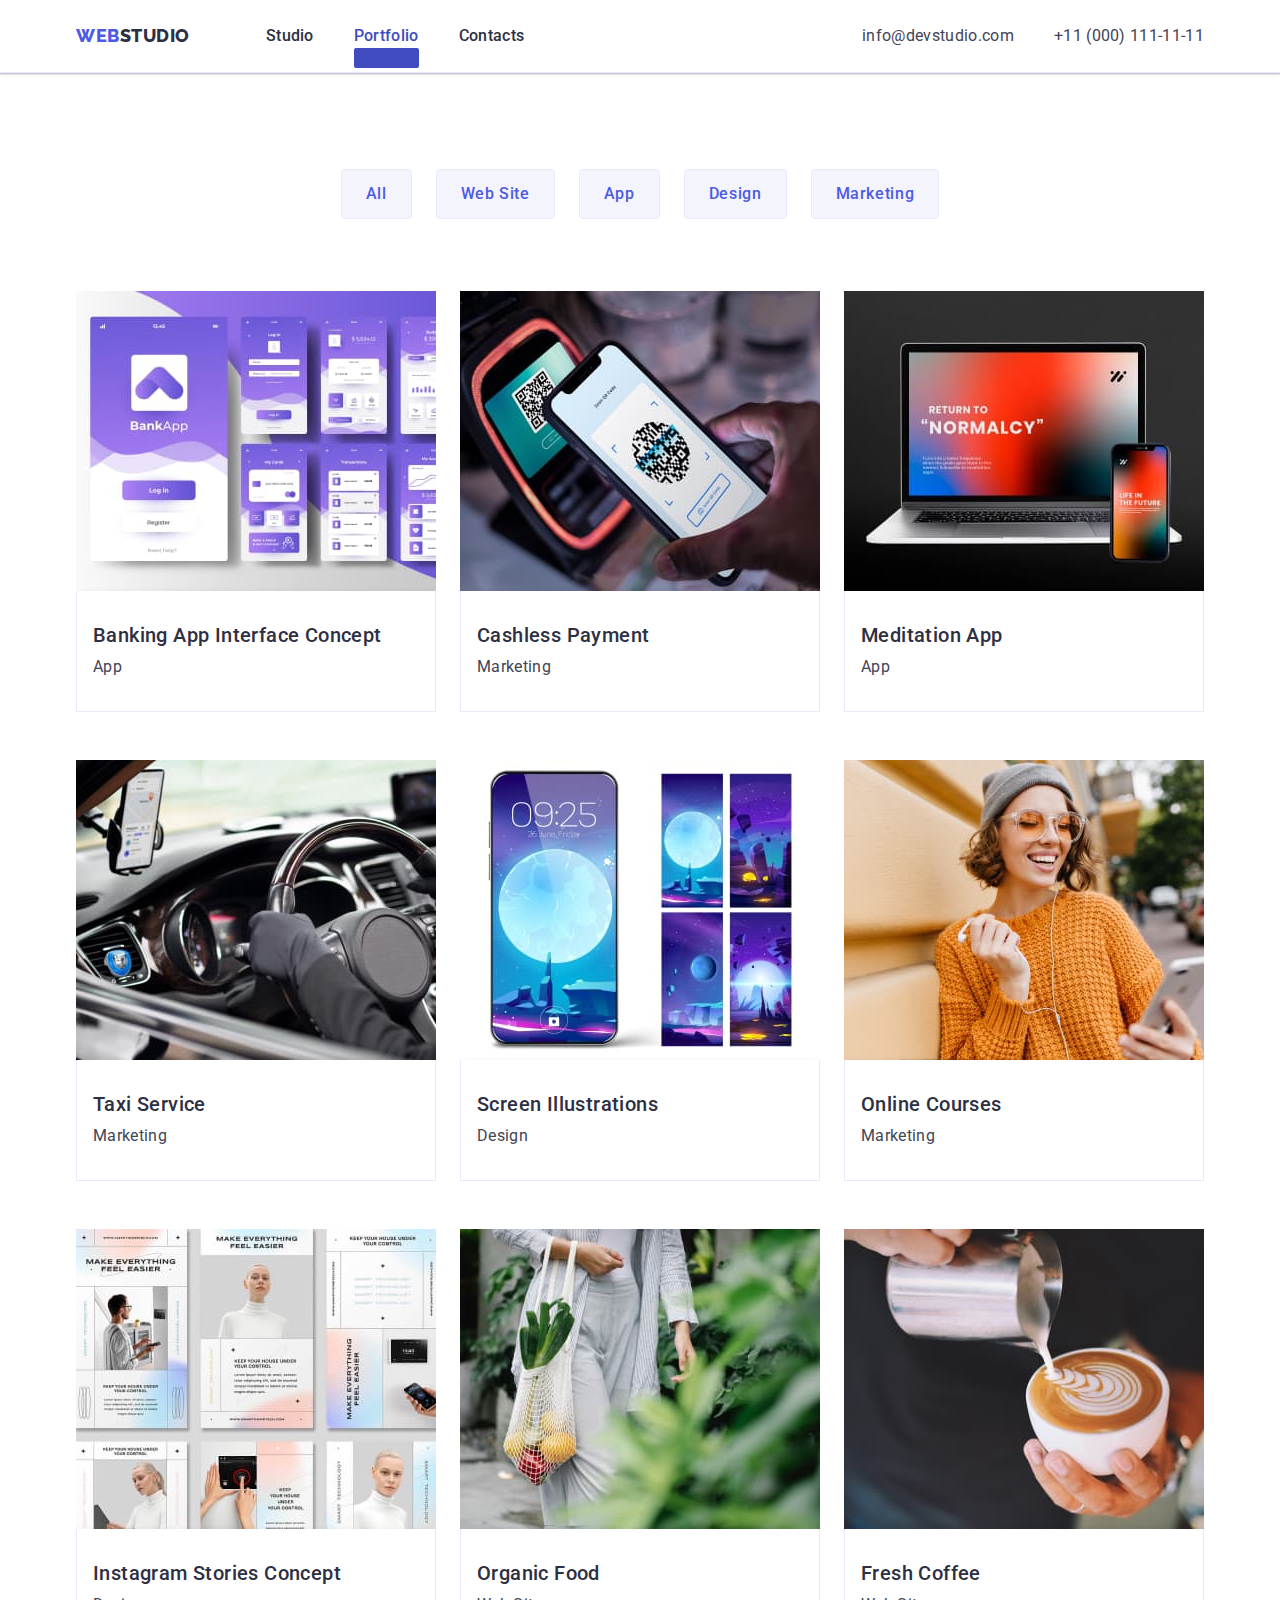
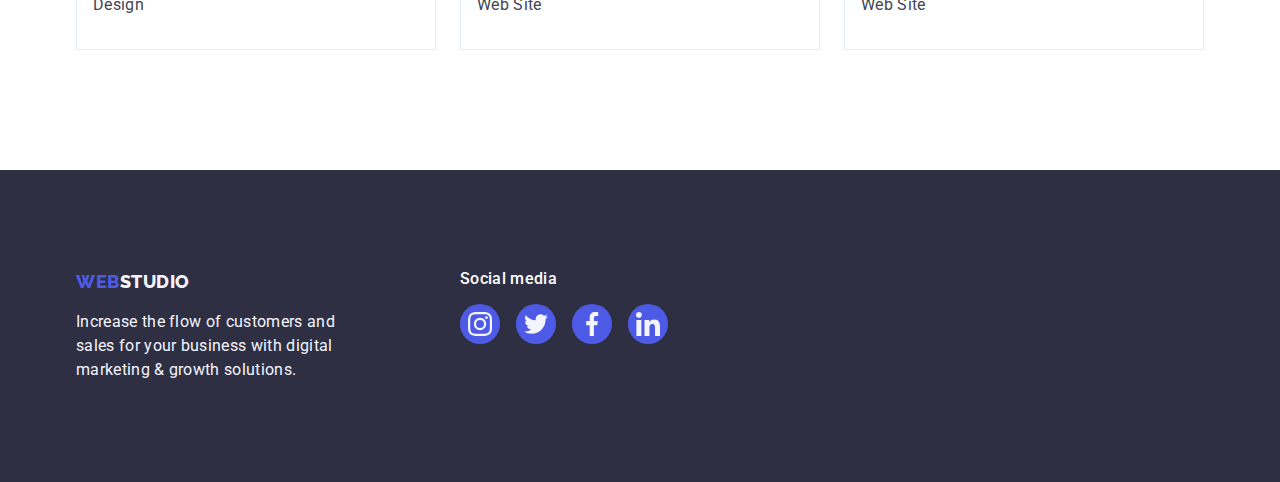
==== commit cb54d647: "08041447" ====
--- a/portfolio.html
+++ b/portfolio.html
@@ -18,7 +18,7 @@
             <a class="header-logo link" href="./index.html">Web<span class="ingredient">Studio</span></a>
             <ul class="header-list list">
                 <li class="header-item"> <a class="header-link link" href="./index.html">Studio</a></li>
-                <li class="header-item line"> <a class="header-link link" href="./portfolio.html">Portfolio</a></li>
+                <li class="header-item line"> <a class="header-link header-menu-color link" href="./portfolio.html">Portfolio</a></li>
                 <li class="header-item"> <a class="header-link link" href="">Contacts</a></li>
             </ul>
         </nav>
--- a/css/styles.css
+++ b/css/styles.css
@@ -81,6 +81,7 @@
  line-height: 1.33;
  color: var(--color-grey);
 }
+
 .header-list{
  display: flex;
  gap: 40px
@@ -89,14 +90,7 @@
 .header-item{
 
 }
-.line::after {
-  content: "";
-  width: 100%;
-  height: 4px;
-  display: block;
-  background-color: var(--color-ocean);
-  border-radius: 2px;
- }
+
 .header-link {
  font-weight: 500;
  font-size: 16px;
@@ -106,11 +100,28 @@
  display: block;
 padding-top: 24px;
 padding-bottom: 24px;
-transition: background-color var(--transat-act), border-color var(--transat-act), color var(--transat-act), box-shadow var(--transat-act);
+transition: color var(--transat-act);
+position: relative;
 }
 .header-link:hover, .header-link:focus{
  color: var(--color-ocean);
 }
+
+.header-menu-color::after {
+  content: '';
+  width: 100%;
+  height: 4px;
+  display: block;
+  background-color: var(--color-ocean);
+  border-radius: 2px;
+  position: absolute;
+  padding-bottom: 20px;
+ }
+ .header-menu-color {
+ 
+  color: var(--color-ocean);
+ }
+ 
 .header-address{
   margin-left: auto;
 }
@@ -128,7 +139,7 @@
  padding-top: 24px;
  padding-bottom: 24px;
  display: block;
- transition: background-color var(--transat-act), border-color var(--transat-act), color var(--transat-act), box-shadow var(--transat-act);
+ transition: color var(--transat-act);
 }
 .contact-link:hover, .contact-link:focus{
  color: var(--color-ocean);
@@ -181,12 +192,69 @@
     min-width: 169px;
     height: 56px;
     border-color: transparent;
-    transition: background-color var(--transat-act), border-color var(--transat-act), color var(--transat-act), box-shadow var(--transat-act);
-}
+    transition: background-color var(--transat-act), color var(--transat-act);
+  }
   .btn:hover, .btn:focus{
   color: var(--color-white);
   background-color: var(--color-ocean);
   }
+  
+/* modal */
+
+.backdrop {
+  position: fixed;
+  top: 0;
+  left: 0;
+  width: 100%;
+  height: 100vh;
+  background: rgba(46, 47, 66, 0.4);;
+}
+
+.modal {
+  width: 408px;
+  height: 576px;
+  position: absolute;
+  top: 50%;
+  left: 50%;
+  transform: translate(-50%, -50%);
+  background: #FCFCFC;
+  box-shadow: 0px 1px 1px rgba(0, 0, 0, 0.14), 0px 1px 3px rgba(0, 0, 0, 0.12), 0px 2px 1px rgba(0, 0, 0, 0.2);
+  border-radius: 4px;
+}
+
+.close-button {
+  position: absolute;
+  right: 24px;
+  top: 24px;
+  width: 24px;
+  height: 24px;
+  border-radius: 50%;
+  cursor: pointer;
+  background-color: #E7E9FC;
+  border: 1px solid rgba(0, 0, 0, 0.1);
+  color: #2e2f42;
+
+  }
+
+.close-button:hover {
+  background-color: #404BBF;
+  border-radius: 50%;
+  fill:#FFFFFF;
+}
+.close-button-icon{
+
+}
+
+.is-hidden {
+  opacity: 0;
+  visibility: hidden;
+  pointer-events: none;
+}
+
+.no-scroll {
+    overflow: hidden;
+}
+
   /**--------Section2 About-------*/
   .about {
     padding-top: 120px;
@@ -324,10 +392,10 @@
   justify-content: center;
   border-radius: 50%;
   background-color: #4D5AE5;
-  transition: background-color var(--transat-act), border-color var(--transat-act), color var(--transat-act), box-shadow var(--transat-act);
+  transition: background-color var(--transat-act);
 }
 .ourteam-soc-link:hover, .ourteam-soc-link:focus{
-  background-color: #404BBF;;
+  background-color: #404BBF;
 }
 
 /*---Customers-----**/
@@ -363,7 +431,7 @@
   justify-content: center;
   align-items: center;
   fill: #8E8F99;
-  transition: background-color var(--transat-act), border-color var(--transat-act), color var(--transat-act), box-shadow var(--transat-act);
+  transition: border-color var(--transat-act), color var(--transat-act);
 }
 
 .customers-item-link:hover, .customers-item-link:focus {
@@ -444,7 +512,7 @@
   justify-content: center;
   border-radius: 50%;
   background-color: #4D5AE5;
-  transition: background-color var(--transat-act), border-color var(--transat-act), color var(--transat-act), box-shadow var(--transat-act);
+  transition: background-color var(--transat-act);
 }
 .footer-soc-link:hover, .footer-soc-link:focus{
   background-color: #31D0AA;
@@ -517,42 +585,13 @@
 }
 .service-item-link {
   display: block;
-  transition: background-color var(--transat-act), border-color var(--transat-act), color var(--transat-act), box-shadow var(--transat-act);
-  /*-
-    position: relative;
-    overflow: hidden;
-  >
-  margin: 0 auto;
-  background-color: green;-*/
-}
-/*-.overlay {
-  position: absolute;
-  top: 0;
-  left: 0;
-  width: 100%;
-  height: 100%;
-  background-color: #3f51b5;
-  transform: translatey(-100%);
-  transition: transform 250ms ease;
-}-*/
+  transition: box-shadow var(--transat-act);
+}
+
 .service-item-link:hover, .service-item-link:focus, .overlay {
 box-shadow: 0px 1px 6px rgba(46, 47, 66, 0.08), 0px 1px 1px rgba(46, 47, 66, 0.16), 0px 2px 1px rgba(46, 47, 66, 0.08);
-/*-transform: translatey(0);-*/
-}
-/*-.overlay p {
-  color: #fff;
-  padding: 10px;
-  margin: 0;
-  font-size: 18px;
-}
-
-.overlay code {
-  display: inline-block;
-  padding: 2px 4px;
-  border-radius: 2px;
-  background-color: #fff;
-  color: #2a2a2a;
-}-*/
+}
+
 .service-item-box {
   position: relative;
   width: 360px;
